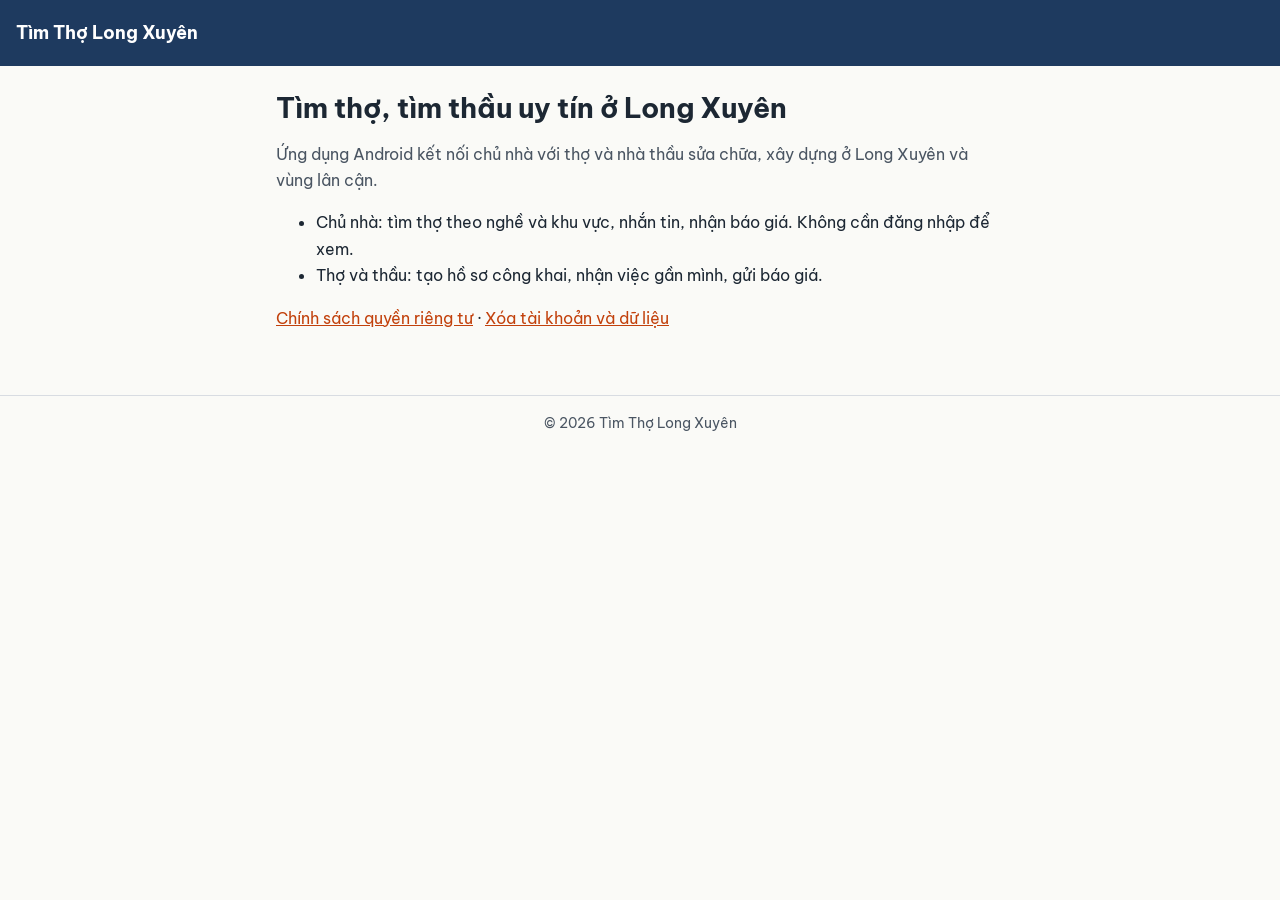
==== index.html @ cac95dc5 "Trang giới thiệu, chính sách quyền riêng tư, hướng dẫn xóa tài khoản Co-Authored-By: Claude Opus 5.5" ====
<!doctype html><html lang="vi"><head><meta charset="utf-8"><meta name="viewport" content="width=device-width,initial-scale=1"><link href="https://fonts.googleapis.com/css2?family=Be+Vietnam+Pro:wght@400;700&display=swap" rel="stylesheet"><link rel="stylesheet" href="style.css"><title>Tìm Thợ Long Xuyên</title></head><body><header><a href="./">Tìm Thợ Long Xuyên</a></header><main>
<h1>Tìm thợ, tìm thầu uy tín ở Long Xuyên</h1>
<p class="muted">Ứng dụng Android kết nối chủ nhà với thợ và nhà thầu sửa chữa, xây dựng ở Long Xuyên và vùng lân cận.</p>
<ul><li>Chủ nhà: tìm thợ theo nghề và khu vực, nhắn tin, nhận báo giá. Không cần đăng nhập để xem.</li>
<li>Thợ và thầu: tạo hồ sơ công khai, nhận việc gần mình, gửi báo giá.</li></ul>
<p><a href="chinh-sach-quyen-rieng-tu.html">Chính sách quyền riêng tư</a> · <a href="xoa-tai-khoan.html">Xóa tài khoản và dữ liệu</a></p>
</main><footer>© 2026 Tìm Thợ Long Xuyên</footer></body></html>
---- style.css ----
:root{--brick:#C2410C;--navy:#1E3A5F;--ink:#1C2733;--muted:#4A5562;--bg:#FAFAF7;--line:#D8DCE2}
*{box-sizing:border-box}body{margin:0;background:var(--bg);color:var(--ink);font:16px/1.65 "Be Vietnam Pro",system-ui,sans-serif}
header{background:var(--navy);color:#fff;padding:18px 16px}header a{color:#fff;text-decoration:none;font-weight:700;font-size:18px}
main{max-width:760px;margin:0 auto;padding:24px 16px 48px}h1{font-size:28px;line-height:1.25;margin:0 0 8px}h2{font-size:20px;margin:28px 0 8px;color:var(--navy)}
.muted{color:var(--muted)}a{color:var(--brick)}footer{border-top:1px solid var(--line);padding:16px;text-align:center;color:var(--muted);font-size:14px}
.box{background:#FFF4EC;border:1px solid var(--brick);border-radius:12px;padding:14px 16px}
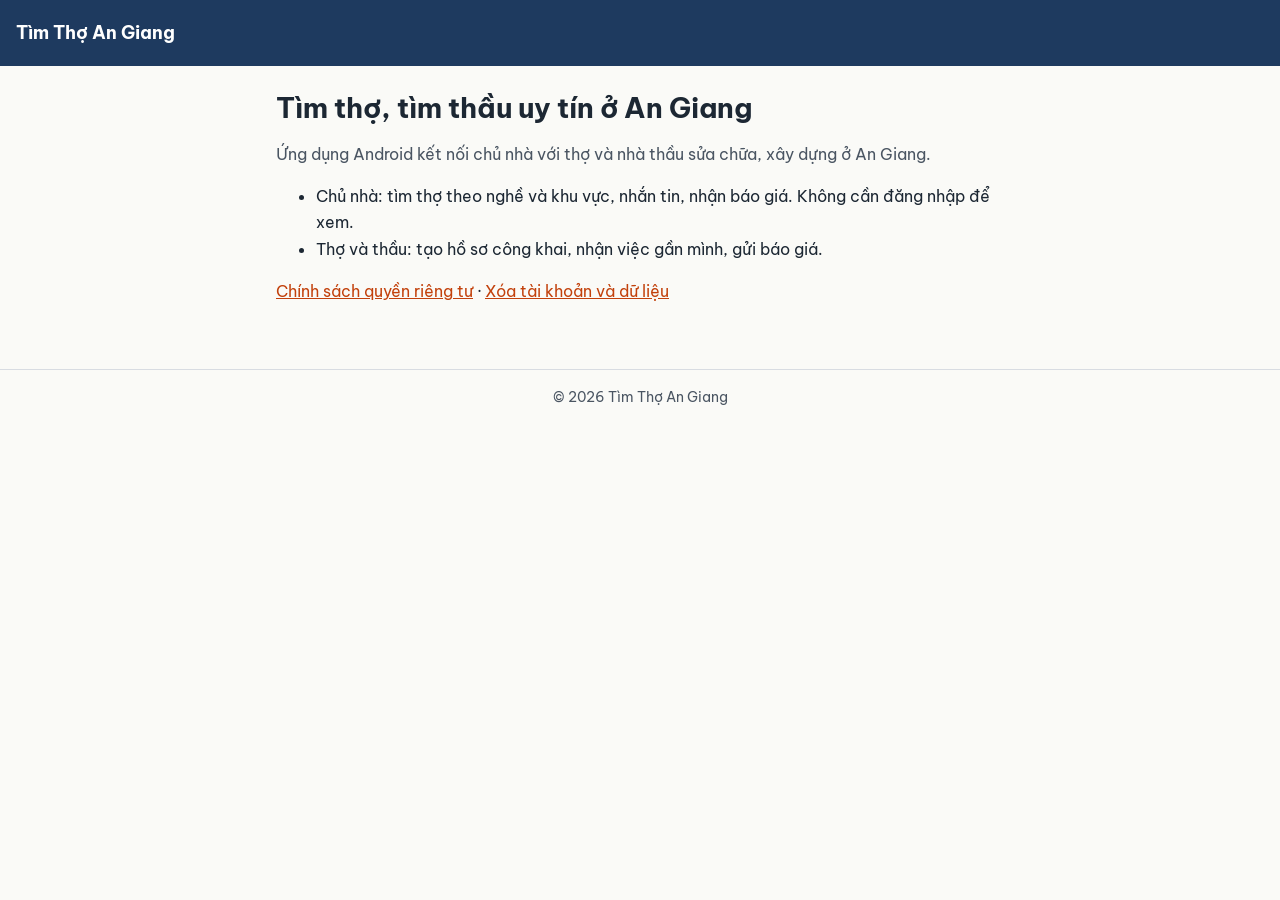
==== commit 73f0c595: "Đổi tên thành Tìm Thợ An Giang Co-Authored-By: Claude Opus 5.5 <noreply@anthropic.com> Claude-Sessio" ====
--- a/index.html
+++ b/index.html
@@ -1,7 +1,7 @@
-<!doctype html><html lang="vi"><head><meta charset="utf-8"><meta name="viewport" content="width=device-width,initial-scale=1"><link href="https://fonts.googleapis.com/css2?family=Be+Vietnam+Pro:wght@400;700&display=swap" rel="stylesheet"><link rel="stylesheet" href="style.css"><title>Tìm Thợ Long Xuyên</title></head><body><header><a href="./">Tìm Thợ Long Xuyên</a></header><main>
-<h1>Tìm thợ, tìm thầu uy tín ở Long Xuyên</h1>
-<p class="muted">Ứng dụng Android kết nối chủ nhà với thợ và nhà thầu sửa chữa, xây dựng ở Long Xuyên và vùng lân cận.</p>
+<!doctype html><html lang="vi"><head><meta charset="utf-8"><meta name="viewport" content="width=device-width,initial-scale=1"><link href="https://fonts.googleapis.com/css2?family=Be+Vietnam+Pro:wght@400;700&display=swap" rel="stylesheet"><link rel="stylesheet" href="style.css"><title>Tìm Thợ An Giang</title></head><body><header><a href="./">Tìm Thợ An Giang</a></header><main>
+<h1>Tìm thợ, tìm thầu uy tín ở An Giang</h1>
+<p class="muted">Ứng dụng Android kết nối chủ nhà với thợ và nhà thầu sửa chữa, xây dựng ở An Giang.</p>
 <ul><li>Chủ nhà: tìm thợ theo nghề và khu vực, nhắn tin, nhận báo giá. Không cần đăng nhập để xem.</li>
 <li>Thợ và thầu: tạo hồ sơ công khai, nhận việc gần mình, gửi báo giá.</li></ul>
 <p><a href="chinh-sach-quyen-rieng-tu.html">Chính sách quyền riêng tư</a> · <a href="xoa-tai-khoan.html">Xóa tài khoản và dữ liệu</a></p>
-</main><footer>© 2026 Tìm Thợ Long Xuyên</footer></body></html>
+</main><footer>© 2026 Tìm Thợ An Giang</footer></body></html>
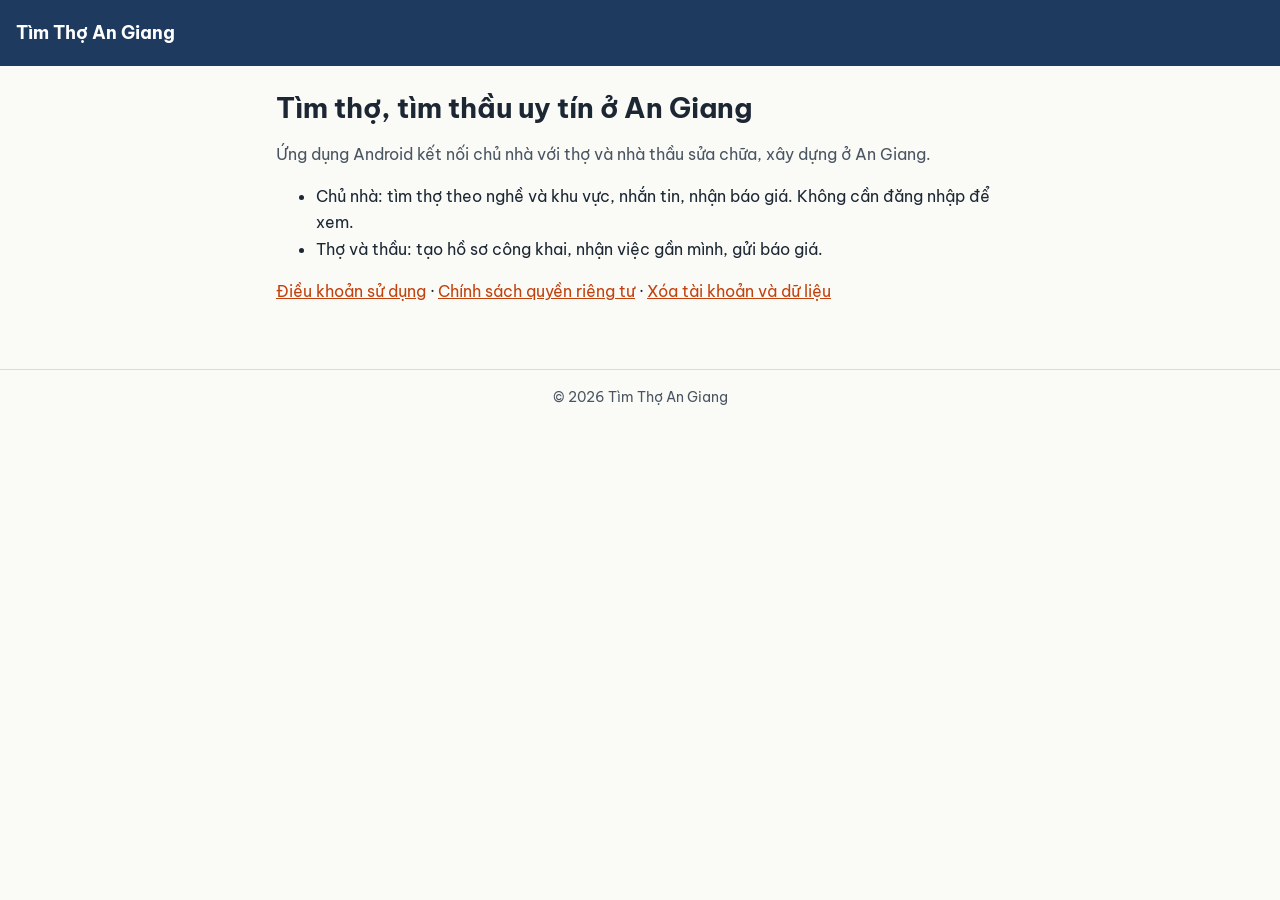
==== commit f7f2b8c5: "Thêm trang Điều khoản sử dụng & Quy tắc cộng đồng Co-Authored-By: Claude Opus 5.5 <noreply@anthropic" ====
--- a/index.html
+++ b/index.html
@@ -3,5 +3,5 @@
 <p class="muted">Ứng dụng Android kết nối chủ nhà với thợ và nhà thầu sửa chữa, xây dựng ở An Giang.</p>
 <ul><li>Chủ nhà: tìm thợ theo nghề và khu vực, nhắn tin, nhận báo giá. Không cần đăng nhập để xem.</li>
 <li>Thợ và thầu: tạo hồ sơ công khai, nhận việc gần mình, gửi báo giá.</li></ul>
-<p><a href="chinh-sach-quyen-rieng-tu.html">Chính sách quyền riêng tư</a> · <a href="xoa-tai-khoan.html">Xóa tài khoản và dữ liệu</a></p>
+<p><a href="dieu-khoan-su-dung.html">Điều khoản sử dụng</a> · <a href="chinh-sach-quyen-rieng-tu.html">Chính sách quyền riêng tư</a> · <a href="xoa-tai-khoan.html">Xóa tài khoản và dữ liệu</a></p>
 </main><footer>© 2026 Tìm Thợ An Giang</footer></body></html>
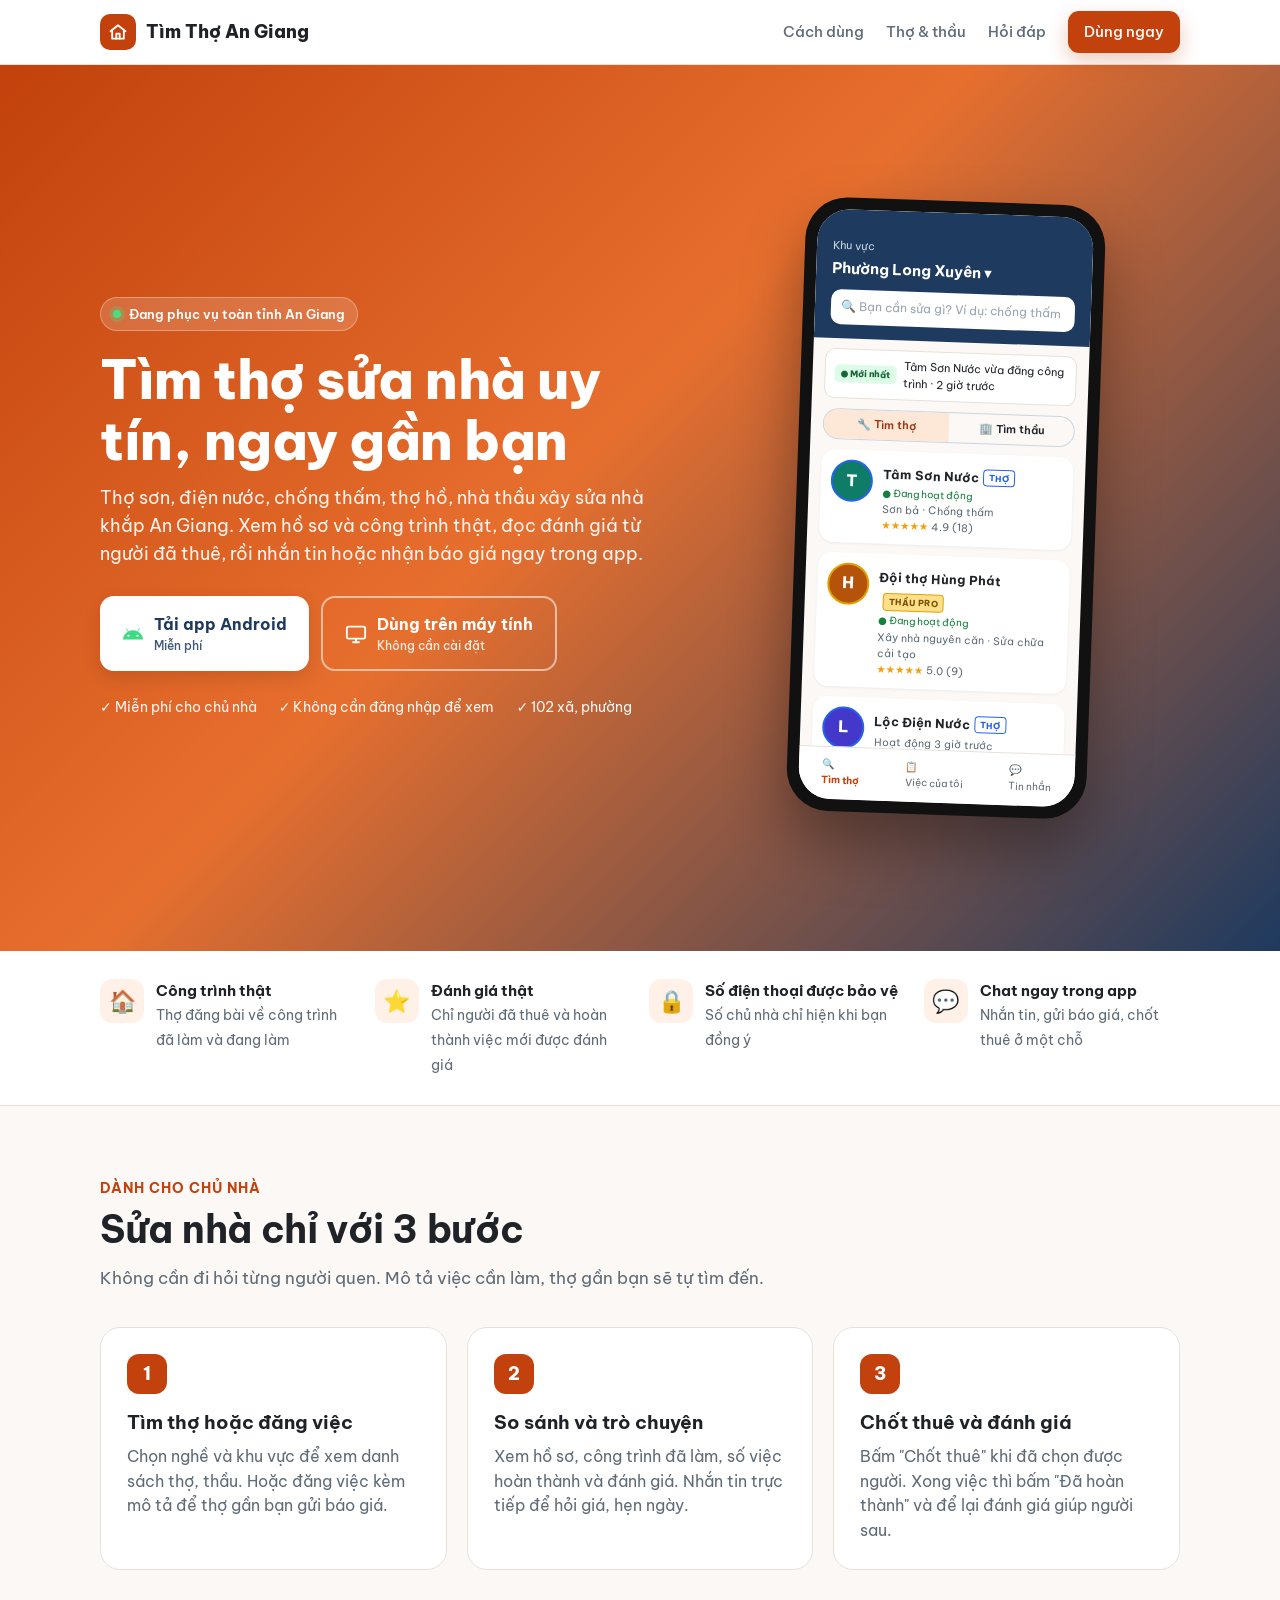
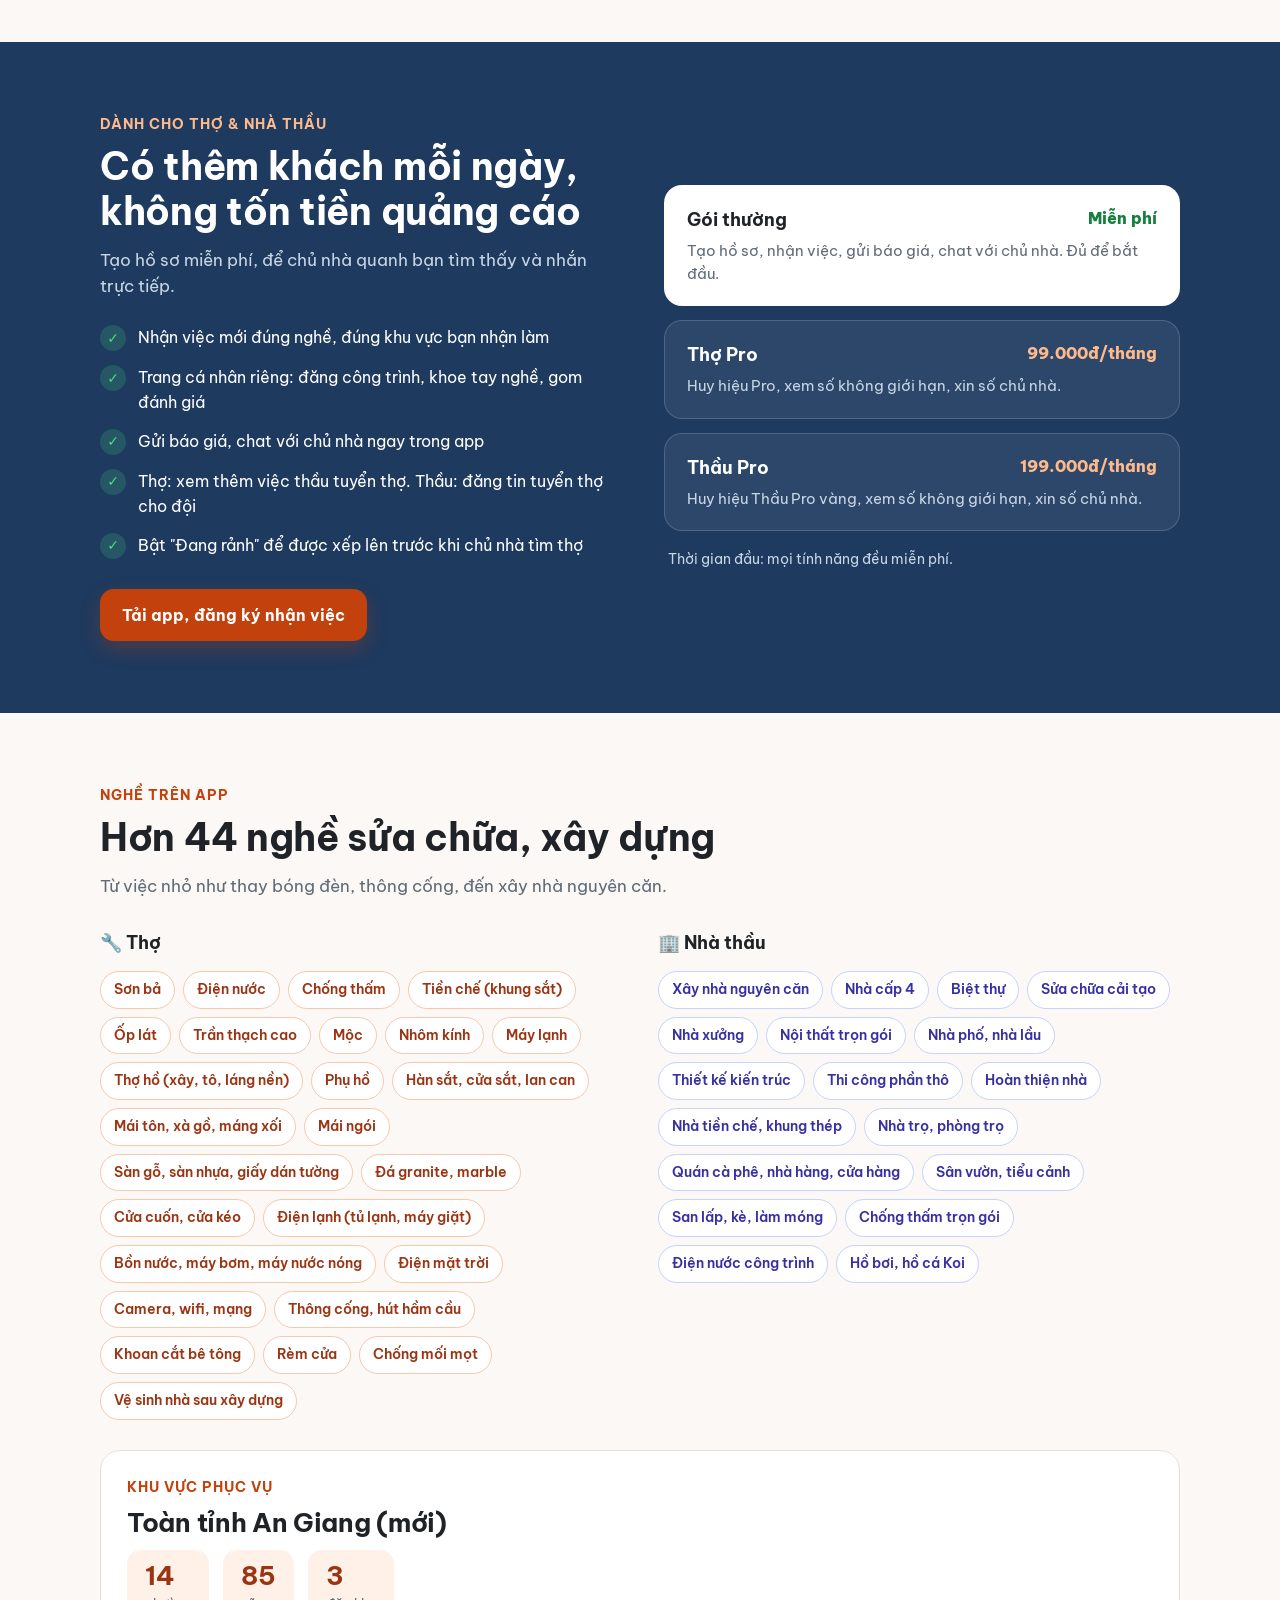
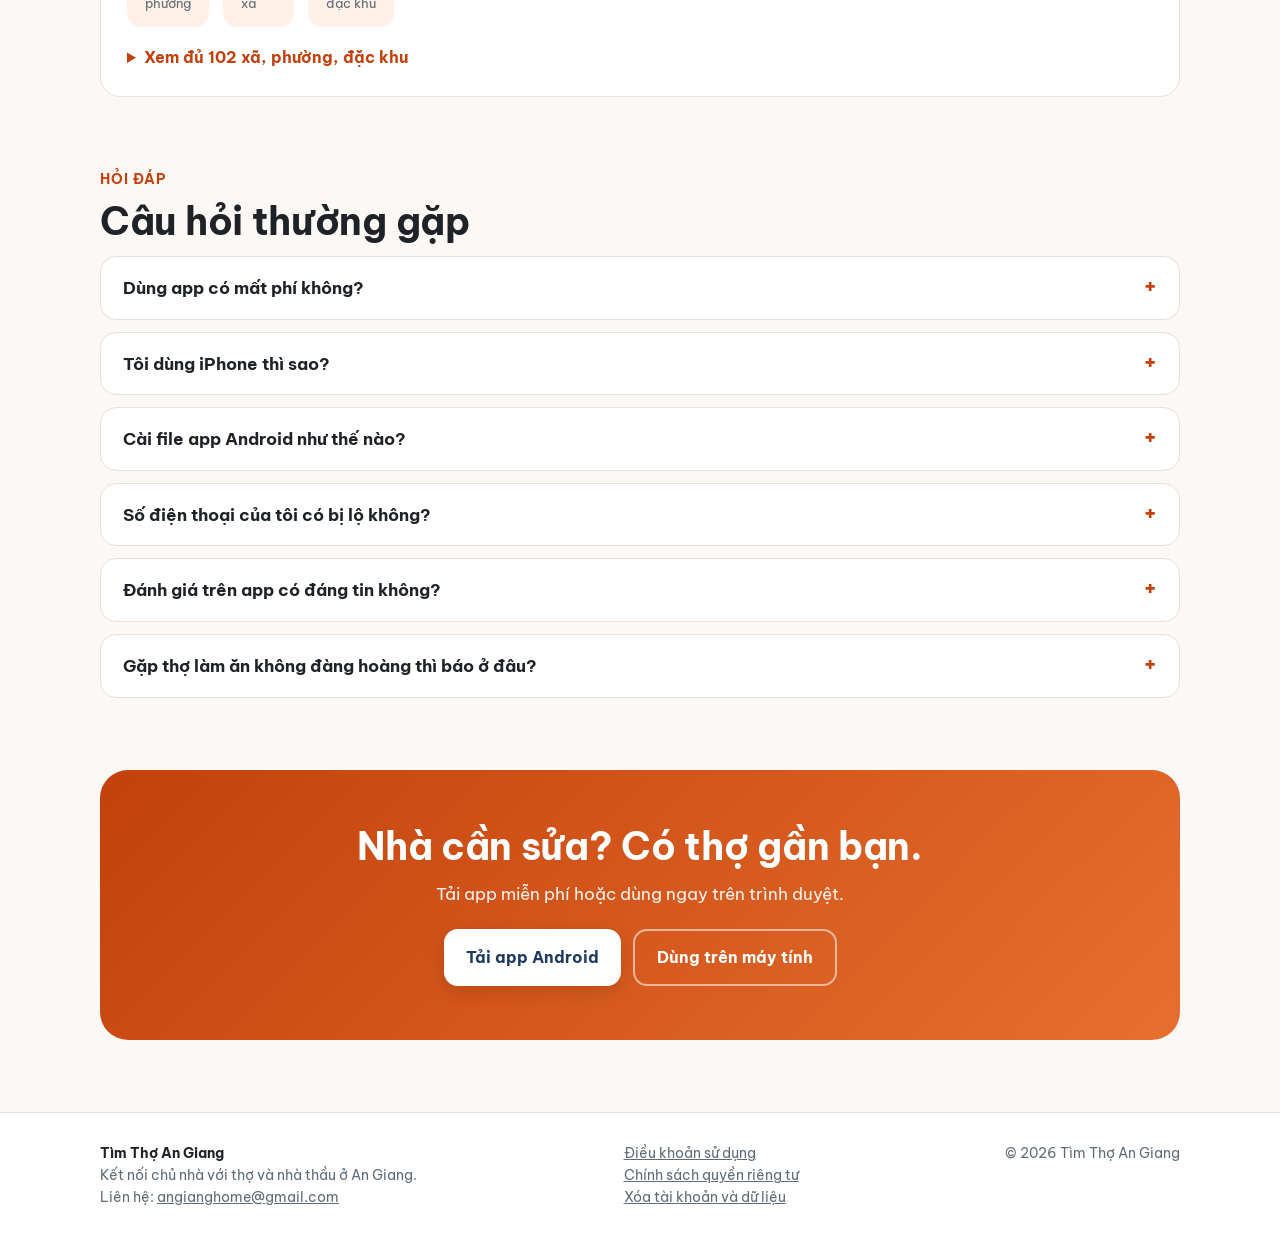
==== commit 3ec72c92: "Trang chủ mới: giới thiệu, cách dùng, thợ/thầu, nghề, khu vực, hỏi đáp; ảnh chia sẻ; file tải app An" ====
--- a/index.html
+++ b/index.html
@@ -1,7 +1,252 @@
-<!doctype html><html lang="vi"><head><meta charset="utf-8"><meta name="viewport" content="width=device-width,initial-scale=1"><link href="https://fonts.googleapis.com/css2?family=Be+Vietnam+Pro:wght@400;700&display=swap" rel="stylesheet"><link rel="stylesheet" href="style.css"><title>Tìm Thợ An Giang</title></head><body><header><a href="./">Tìm Thợ An Giang</a></header><main>
-<h1>Tìm thợ, tìm thầu uy tín ở An Giang</h1>
-<p class="muted">Ứng dụng Android kết nối chủ nhà với thợ và nhà thầu sửa chữa, xây dựng ở An Giang.</p>
-<ul><li>Chủ nhà: tìm thợ theo nghề và khu vực, nhắn tin, nhận báo giá. Không cần đăng nhập để xem.</li>
-<li>Thợ và thầu: tạo hồ sơ công khai, nhận việc gần mình, gửi báo giá.</li></ul>
-<p><a href="dieu-khoan-su-dung.html">Điều khoản sử dụng</a> · <a href="chinh-sach-quyen-rieng-tu.html">Chính sách quyền riêng tư</a> · <a href="xoa-tai-khoan.html">Xóa tài khoản và dữ liệu</a></p>
-</main><footer>© 2026 Tìm Thợ An Giang</footer></body></html>
+<!doctype html>
+<html lang="vi">
+<head>
+<meta charset="utf-8">
+<meta name="viewport" content="width=device-width,initial-scale=1">
+<title>Tìm Thợ An Giang – Tìm thợ, nhà thầu sửa nhà uy tín ở An Giang</title>
+<meta name="description" content="Tìm thợ sơn, điện nước, chống thấm, thợ hồ, nhà thầu xây sửa nhà uy tín khắp An Giang. Xem hồ sơ, công trình thật, đánh giá từ người đã thuê. Đăng việc miễn phí, nhận báo giá, chat ngay trong app.">
+<link rel="canonical" href="https://huynhchienlx.github.io/timtholongxuyen-web/">
+<meta name="theme-color" content="#C2410C">
+<meta property="og:type" content="website">
+<meta property="og:site_name" content="Tìm Thợ An Giang">
+<meta property="og:title" content="Tìm Thợ An Giang – Thợ, thầu sửa nhà uy tín gần bạn">
+<meta property="og:description" content="Tìm thợ sơn, điện nước, chống thấm, thợ hồ, nhà thầu xây sửa nhà uy tín khắp An Giang. Xem hồ sơ, công trình thật, đánh giá từ người đã thuê. Đăng việc miễn phí, nhận báo giá, chat ngay trong app.">
+<meta property="og:url" content="https://huynhchienlx.github.io/timtholongxuyen-web/">
+<meta property="og:image" content="https://huynhchienlx.github.io/timtholongxuyen-web/og-image.png">
+<meta property="og:image:width" content="1200">
+<meta property="og:image:height" content="630">
+<meta property="og:locale" content="vi_VN">
+<meta name="twitter:card" content="summary_large_image">
+<link rel="icon" href="app/favicon.png">
+<link rel="apple-touch-icon" href="app/icons/Icon-192.png">
+<link rel="preconnect" href="https://fonts.googleapis.com">
+<link rel="preconnect" href="https://fonts.gstatic.com" crossorigin>
+<link href="https://fonts.googleapis.com/css2?family=Be+Vietnam+Pro:wght@400;500;600;700;800&display=swap" rel="stylesheet">
+<script type="application/ld+json">{"@context": "https://schema.org", "@type": "MobileApplication", "name": "Tìm Thợ An Giang", "operatingSystem": "Android, Web", "applicationCategory": "BusinessApplication", "description": "Tìm thợ sơn, điện nước, chống thấm, thợ hồ, nhà thầu xây sửa nhà uy tín khắp An Giang. Xem hồ sơ, công trình thật, đánh giá từ người đã thuê. Đăng việc miễn phí, nhận báo giá, chat ngay trong app.", "url": "https://huynhchienlx.github.io/timtholongxuyen-web/", "areaServed": "An Giang, Việt Nam", "offers": {"@type": "Offer", "price": "0", "priceCurrency": "VND"}, "inLanguage": "vi"}</script>
+<style>
+:root{--brick:#C2410C;--brick-d:#9A3412;--brick-s:#FFF1E8;--navy:#1E3A5F;--navy-d:#132840;--ink:#1F2328;--muted:#5F6B76;--line:#E8E1DA;--bg:#FBF8F5;--ok:#15803D;--okbg:#E7F6EC;--card:#fff}
+*{box-sizing:border-box}html{scroll-behavior:smooth}
+body{margin:0;font-family:'Be Vietnam Pro',system-ui,sans-serif;color:var(--ink);background:var(--bg);line-height:1.55;-webkit-font-smoothing:antialiased}
+a{color:var(--brick)}img{max-width:100%}
+.wrap{max-width:1120px;margin:0 auto;padding:0 20px}
+header.top{position:sticky;top:0;z-index:10;background:rgba(255,255,255,.92);backdrop-filter:blur(8px);border-bottom:1px solid var(--line)}
+.top .wrap{display:flex;align-items:center;gap:16px;height:64px}
+.brand{display:flex;align-items:center;gap:10px;font-weight:800;color:var(--ink);text-decoration:none;font-size:18px}
+.logo{width:36px;height:36px;border-radius:10px;background:var(--brick);display:grid;place-items:center;color:#fff}
+.top nav{margin-left:auto;display:flex;gap:22px;align-items:center}
+.top nav a{color:var(--muted);text-decoration:none;font-weight:500;font-size:15px}
+.top nav a:hover{color:var(--ink)}
+.top nav a.btn{color:#fff}
+.btn{display:inline-flex;align-items:center;justify-content:center;gap:10px;padding:14px 22px;border-radius:14px;font-weight:700;font-size:16px;text-decoration:none;border:0;cursor:pointer;transition:transform .15s,box-shadow .15s}
+.btn:hover{transform:translateY(-1px)}
+.btn-p{background:var(--brick);color:#fff;box-shadow:0 8px 20px rgba(194,65,12,.28)}
+.btn-w{background:#fff;color:var(--navy);box-shadow:0 6px 18px rgba(0,0,0,.12)}
+.btn-o{background:transparent;color:#fff;border:2px solid rgba(255,255,255,.55)}
+.btn-sm{padding:9px 16px;font-size:14px;border-radius:11px}
+.btn small{display:block;font-weight:500;font-size:12px;opacity:.85}
+.hero{background:linear-gradient(135deg,var(--brick) 0%,#E76F2E 45%,var(--navy) 100%);color:#fff;overflow:hidden}
+.hero .wrap{display:grid;grid-template-columns:1.1fr .9fr;gap:40px;align-items:center;padding-top:64px;padding-bottom:64px}
+.pill{display:inline-flex;align-items:center;gap:8px;background:rgba(255,255,255,.16);border:1px solid rgba(255,255,255,.3);padding:6px 12px;border-radius:999px;font-size:13px;font-weight:600}
+.dot{width:8px;height:8px;border-radius:50%;background:#4ADE80;box-shadow:0 0 0 4px rgba(74,222,128,.25)}
+.hero h1{font-size:clamp(32px,5vw,54px);line-height:1.12;margin:18px 0 14px;font-weight:800;letter-spacing:-.5px}
+.hero p.lead{font-size:18px;opacity:.93;max-width:560px;margin:0 0 28px}
+.cta{display:flex;gap:12px;flex-wrap:wrap}
+.facts{display:flex;gap:8px 22px;flex-wrap:wrap;margin-top:26px;font-size:14px;opacity:.95}
+.facts span::before{content:"✓ ";font-weight:800}
+/* phone mockup */
+.phone{width:300px;margin:0 auto;background:#111;border-radius:42px;padding:12px;box-shadow:0 30px 60px rgba(0,0,0,.35);transform:rotate(2deg)}
+.screen{background:var(--bg);border-radius:32px;overflow:hidden;height:590px;color:var(--ink);position:relative}
+.s-head{background:var(--navy);color:#fff;padding:22px 16px 14px}
+.s-head small{color:#C9D6E6;font-size:11px}
+.s-head b{display:block;font-size:15px}
+.s-search{margin-top:10px;background:#fff;border-radius:10px;padding:8px 10px;color:#9AA3AE;font-size:12px}
+.s-tick{margin:10px 12px 0;background:#fff;border:1px solid var(--line);border-radius:10px;padding:7px 9px;font-size:11px;display:flex;gap:7px;align-items:center}
+.s-tick em{white-space:nowrap;font-style:normal;background:#DCFCE7;color:#166534;font-weight:800;font-size:9px;padding:2px 6px;border-radius:5px}
+.s-seg{display:flex;margin:10px 12px 0;border:1px solid #CBD5E1;border-radius:20px;overflow:hidden;font-size:11px;font-weight:600}
+.s-seg span{flex:1;text-align:center;padding:6px}.s-seg span:first-child{background:#FDE7D6;color:var(--brick-d)}
+.s-card{margin:10px 12px 0;background:#fff;border-radius:14px;padding:10px;display:flex;gap:10px;box-shadow:0 1px 3px rgba(0,0,0,.06)}
+.av{width:42px;height:42px;border-radius:50%;flex:none;display:grid;place-items:center;color:#fff;font-weight:800;border:2px solid}
+.s-card b{font-size:12.5px}.s-card .t{font-size:10.5px;color:var(--muted)}
+.badge{display:inline-block;font-size:8.5px;font-weight:800;padding:1px 5px;border-radius:4px;border:1px solid;margin-left:4px;vertical-align:1px}
+.on{color:var(--ok);font-size:10px}.on::before{content:"● "}
+.stars{color:#F59E0B;font-size:10.5px}
+.s-nav{position:absolute;bottom:0;left:0;right:0;background:#fff;border-top:1px solid var(--line);display:flex;justify-content:space-around;padding:9px 0 12px;font-size:10px;color:var(--muted)}
+.s-nav span:first-child{color:var(--brick);font-weight:700}
+section{padding:72px 0}
+.kicker{color:var(--brick);font-weight:700;font-size:14px;text-transform:uppercase;letter-spacing:1px}
+h2{font-size:clamp(26px,3.6vw,38px);line-height:1.2;margin:8px 0 12px;letter-spacing:-.3px}
+.sub{color:var(--muted);font-size:17px;max-width:680px;margin:0}
+.trust{background:#fff;border-bottom:1px solid var(--line);padding:28px 0}
+.trust .wrap{display:grid;grid-template-columns:repeat(4,1fr);gap:18px}
+.ti{display:flex;gap:12px;align-items:flex-start}
+.ic{width:44px;height:44px;flex:none;border-radius:12px;background:var(--brick-s);display:grid;place-items:center;font-size:22px}
+.ti b{display:block;font-size:15px}.ti span{color:var(--muted);font-size:13.5px}
+.steps{display:grid;grid-template-columns:repeat(3,1fr);gap:20px;margin-top:36px}
+.step{background:#fff;border:1px solid var(--line);border-radius:20px;padding:26px;position:relative}
+.num{width:40px;height:40px;border-radius:12px;background:var(--brick);color:#fff;font-weight:800;display:grid;place-items:center;font-size:18px;margin-bottom:14px}
+.step h3{margin:0 0 6px;font-size:19px}.step p{margin:0;color:var(--muted)}
+.pros{background:var(--navy);color:#fff}
+.pros .wrap{display:grid;grid-template-columns:1fr 1fr;gap:48px;align-items:center}
+.pros .sub{color:#C9D6E6}.pros .kicker{color:#FDBA8C}
+.bl{list-style:none;padding:0;margin:26px 0 30px;display:grid;gap:14px}
+.bl li{display:flex;gap:12px;align-items:flex-start;font-size:16px}
+.bl li::before{content:"✓";flex:none;width:26px;height:26px;border-radius:50%;background:rgba(74,222,128,.18);color:#4ADE80;display:grid;place-items:center;font-weight:800;font-size:14px}
+.plans{display:grid;gap:14px}
+.plan{background:rgba(255,255,255,.07);border:1px solid rgba(255,255,255,.16);border-radius:18px;padding:20px 22px}
+.plan b{font-size:18px}.plan .p{float:right;font-weight:800;color:#FDBA8C}.plan p{margin:6px 0 0;color:#C9D6E6;font-size:14.5px}
+.plan.free{background:#fff;color:var(--ink)}.plan.free p{color:var(--muted)}.plan.free .p{color:var(--ok)}
+.chips{display:flex;flex-wrap:wrap;gap:8px;margin-top:14px}
+.chip{background:#fff;border:1px solid #F6C9AB;color:var(--brick-d);padding:7px 13px;border-radius:999px;font-size:14px;font-weight:600}
+.chip-c{border-color:#C7D2FE;color:#3730A3}
+.cols{display:grid;grid-template-columns:1fr 1fr;gap:36px;margin-top:30px}
+.cols h3{margin:0;font-size:18px}
+.area{background:#fff;border:1px solid var(--line);border-radius:20px;padding:26px;margin-top:30px}
+.nums{display:flex;gap:14px;flex-wrap:wrap}
+.n{background:var(--brick-s);border-radius:14px;padding:12px 18px}.n b{font-size:26px;color:var(--brick-d);display:block;line-height:1.1}.n span{font-size:13px;color:var(--muted)}
+details.wards{margin-top:18px}details.wards summary{cursor:pointer;font-weight:700;color:var(--brick)}
+.wards ul{columns:4 180px;padding-left:18px;margin:14px 0 0;font-size:14px;color:var(--muted)}
+.faq details{background:#fff;border:1px solid var(--line);border-radius:16px;padding:18px 22px;margin-top:12px}
+.faq summary{cursor:pointer;font-weight:700;font-size:16.5px;list-style:none;display:flex;justify-content:space-between;gap:12px}
+.faq summary::-webkit-details-marker{display:none}
+.faq summary::after{content:"+";color:var(--brick);font-size:22px;line-height:1}
+.faq details[open] summary::after{content:"–"}
+.faq p,.faq ol{color:var(--muted);margin:10px 0 0}
+.final{background:linear-gradient(135deg,var(--brick),#E76F2E);color:#fff;text-align:center;border-radius:28px;padding:54px 24px}
+.final h2{margin-top:0}.final .cta{justify-content:center;margin-top:22px}
+footer{border-top:1px solid var(--line);padding:30px 0 40px;color:var(--muted);font-size:14px;background:#fff}
+footer .wrap{display:flex;flex-wrap:wrap;gap:12px 28px;justify-content:space-between}
+footer a{color:var(--muted)}
+@media (max-width:900px){
+ .hero .wrap,.pros .wrap{grid-template-columns:1fr}
+ .phone{transform:none;width:270px}.screen{height:540px}
+ .trust .wrap{grid-template-columns:1fr 1fr}
+ .steps,.cols{grid-template-columns:1fr}
+ .top nav a.hide-m{display:none}
+}
+@media (max-width:560px){
+ .wrap{padding:0 16px}
+ section{padding:52px 0}
+ .hero .wrap{padding-top:40px;padding-bottom:48px}
+ .cta .btn{width:100%}
+ .trust .wrap{grid-template-columns:1fr}
+ .top nav{gap:12px}
+}
+</style>
+</head>
+<body>
+<header class="top"><div class="wrap">
+ <a class="brand" href="./"><span class="logo"><svg width="20" height="20" viewBox="0 0 24 24" fill="none" stroke="#fff" stroke-width="2.2" stroke-linecap="round" stroke-linejoin="round"><path d="M3 11l9-7 9 7"/><path d="M5 10v10h14V10"/><path d="M10 20v-6h4v6"/></svg></span>Tìm Thợ An Giang</a>
+ <nav><a class="hide-m" href="#cach-dung">Cách dùng</a><a class="hide-m" href="#tho-thau">Thợ &amp; thầu</a><a class="hide-m" href="#hoi-dap">Hỏi đáp</a><a class="btn btn-p btn-sm" href="app/">Dùng ngay</a></nav>
+</div></header>
+
+<main>
+<section class="hero"><div class="wrap">
+ <div>
+  <span class="pill"><span class="dot"></span>Đang phục vụ toàn tỉnh An Giang</span>
+  <h1>Tìm thợ sửa nhà uy tín, ngay gần bạn</h1>
+  <p class="lead">Thợ sơn, điện nước, chống thấm, thợ hồ, nhà thầu xây sửa nhà khắp An Giang. Xem hồ sơ và công trình thật, đọc đánh giá từ người đã thuê, rồi nhắn tin hoặc nhận báo giá ngay trong app.</p>
+  <div class="cta">
+   <a class="btn btn-w" href="tai-app/TimThoAnGiang.apk" download><svg width="22" height="22" viewBox="0 0 24 24" fill="#3DDC84"><path d="M17.6 9.48l1.84-3.18a.38.38 0 10-.66-.38l-1.86 3.22a11.5 11.5 0 00-9.84 0L5.22 5.92a.38.38 0 10-.66.38L6.4 9.48A10.8 10.8 0 001 18h22a10.8 10.8 0 00-5.4-8.52zM7 15.25a1.25 1.25 0 110-2.5 1.25 1.25 0 010 2.5zm10 0a1.25 1.25 0 110-2.5 1.25 1.25 0 010 2.5z"/></svg><span>Tải app Android<small>Miễn phí</small></span></a>
+   <a class="btn btn-o" href="app/"><svg width="22" height="22" viewBox="0 0 24 24" fill="none" stroke="currentColor" stroke-width="2"><rect x="2" y="4" width="20" height="13" rx="2"/><path d="M8 21h8M12 17v4"/></svg><span>Dùng trên máy tính<small>Không cần cài đặt</small></span></a>
+  </div>
+  <div class="facts"><span>Miễn phí cho chủ nhà</span><span>Không cần đăng nhập để xem</span><span>102 xã, phường</span></div>
+ </div>
+ <div aria-hidden="true">
+  <div class="phone"><div class="screen">
+   <div class="s-head"><small>Khu vực</small><b>Phường Long Xuyên ▾</b><div class="s-search">🔍 Bạn cần sửa gì? Ví dụ: chống thấm</div></div>
+   <div class="s-tick"><em>● Mới nhất</em>Tâm Sơn Nước vừa đăng công trình · 2 giờ trước</div>
+   <div class="s-seg"><span>🔧 Tìm thợ</span><span>🏢 Tìm thầu</span></div>
+   <div class="s-card"><div class="av" style="background:#0E7C66;border-color:#2563EB">T</div><div><b>Tâm Sơn Nước</b><span class="badge" style="color:#2563EB;border-color:#2563EB">THỢ</span><div class="on">Đang hoạt động</div><div class="t">Sơn bả · Chống thấm</div><div class="stars">★★★★★ <span class="t">4.9 (18)</span></div></div></div>
+   <div class="s-card"><div class="av" style="background:#B45309;border-color:#E0A100">H</div><div><b>Đội thợ Hùng Phát</b><span class="badge" style="color:#7A5200;border-color:#E0A100;background:#FFE08A">THẦU PRO</span><div class="on">Đang hoạt động</div><div class="t">Xây nhà nguyên căn · Sửa chữa cải tạo</div><div class="stars">★★★★★ <span class="t">5.0 (9)</span></div></div></div>
+   <div class="s-card"><div class="av" style="background:#4338CA;border-color:#2563EB">L</div><div><b>Lộc Điện Nước</b><span class="badge" style="color:#2563EB;border-color:#2563EB">THỢ</span><div class="t" style="margin-top:2px">Hoạt động 3 giờ trước</div><div class="t">Điện nước · Máy lạnh</div><div class="stars">★★★★☆ <span class="t">4.6 (11)</span></div></div></div>
+   <div class="s-nav"><span>🔍<br>Tìm thợ</span><span>📋<br>Việc của tôi</span><span>💬<br>Tin nhắn</span></div>
+  </div></div>
+ </div>
+</div></section>
+
+<div class="trust"><div class="wrap">
+ <div class="ti"><div class="ic">🏠</div><div><b>Công trình thật</b><span>Thợ đăng bài về công trình đã làm và đang làm</span></div></div>
+ <div class="ti"><div class="ic">⭐</div><div><b>Đánh giá thật</b><span>Chỉ người đã thuê và hoàn thành việc mới được đánh giá</span></div></div>
+ <div class="ti"><div class="ic">🔒</div><div><b>Số điện thoại được bảo vệ</b><span>Số chủ nhà chỉ hiện khi bạn đồng ý</span></div></div>
+ <div class="ti"><div class="ic">💬</div><div><b>Chat ngay trong app</b><span>Nhắn tin, gửi báo giá, chốt thuê ở một chỗ</span></div></div>
+</div></div>
+
+<section id="cach-dung"><div class="wrap">
+ <div class="kicker">Dành cho chủ nhà</div>
+ <h2>Sửa nhà chỉ với 3 bước</h2>
+ <p class="sub">Không cần đi hỏi từng người quen. Mô tả việc cần làm, thợ gần bạn sẽ tự tìm đến.</p>
+ <div class="steps">
+  <div class="step"><div class="num">1</div><h3>Tìm thợ hoặc đăng việc</h3><p>Chọn nghề và khu vực để xem danh sách thợ, thầu. Hoặc đăng việc kèm mô tả để thợ gần bạn gửi báo giá.</p></div>
+  <div class="step"><div class="num">2</div><h3>So sánh và trò chuyện</h3><p>Xem hồ sơ, công trình đã làm, số việc hoàn thành và đánh giá. Nhắn tin trực tiếp để hỏi giá, hẹn ngày.</p></div>
+  <div class="step"><div class="num">3</div><h3>Chốt thuê và đánh giá</h3><p>Bấm "Chốt thuê" khi đã chọn được người. Xong việc thì bấm "Đã hoàn thành" và để lại đánh giá giúp người sau.</p></div>
+ </div>
+</div></section>
+
+<section class="pros" id="tho-thau"><div class="wrap">
+ <div>
+  <div class="kicker">Dành cho thợ &amp; nhà thầu</div>
+  <h2>Có thêm khách mỗi ngày, không tốn tiền quảng cáo</h2>
+  <p class="sub">Tạo hồ sơ miễn phí, để chủ nhà quanh bạn tìm thấy và nhắn trực tiếp.</p>
+  <ul class="bl">
+   <li>Nhận việc mới đúng nghề, đúng khu vực bạn nhận làm</li>
+   <li>Trang cá nhân riêng: đăng công trình, khoe tay nghề, gom đánh giá</li>
+   <li>Gửi báo giá, chat với chủ nhà ngay trong app</li>
+   <li>Thợ: xem thêm việc thầu tuyển thợ. Thầu: đăng tin tuyển thợ cho đội</li>
+   <li>Bật "Đang rảnh" để được xếp lên trước khi chủ nhà tìm thợ</li>
+  </ul>
+  <div class="cta"><a class="btn btn-p" href="tai-app/TimThoAnGiang.apk" download>Tải app, đăng ký nhận việc</a></div>
+ </div>
+ <div class="plans">
+  <div class="plan free"><span class="p">Miễn phí</span><b>Gói thường</b><p>Tạo hồ sơ, nhận việc, gửi báo giá, chat với chủ nhà. Đủ để bắt đầu.</p></div>
+  <div class="plan"><span class="p">99.000đ/tháng</span><b>Thợ Pro</b><p>Huy hiệu Pro, xem số không giới hạn, xin số chủ nhà.</p></div>
+  <div class="plan"><span class="p">199.000đ/tháng</span><b>Thầu Pro</b><p>Huy hiệu Thầu Pro vàng, xem số không giới hạn, xin số chủ nhà.</p></div>
+  <p style="color:#C9D6E6;font-size:13.5px;margin:4px 4px 0">Thời gian đầu: mọi tính năng đều miễn phí.</p>
+ </div>
+</div></section>
+
+<section id="nghe"><div class="wrap">
+ <div class="kicker">Nghề trên app</div>
+ <h2>Hơn 44 nghề sửa chữa, xây dựng</h2>
+ <p class="sub">Từ việc nhỏ như thay bóng đèn, thông cống, đến xây nhà nguyên căn.</p>
+ <div class="cols">
+  <div><h3>🔧 Thợ</h3><div class="chips"><span class="chip">Sơn bả</span><span class="chip">Điện nước</span><span class="chip">Chống thấm</span><span class="chip">Tiền chế (khung sắt)</span><span class="chip">Ốp lát</span><span class="chip">Trần thạch cao</span><span class="chip">Mộc</span><span class="chip">Nhôm kính</span><span class="chip">Máy lạnh</span><span class="chip">Thợ hồ (xây, tô, láng nền)</span><span class="chip">Phụ hồ</span><span class="chip">Hàn sắt, cửa sắt, lan can</span><span class="chip">Mái tôn, xà gồ, máng xối</span><span class="chip">Mái ngói</span><span class="chip">Sàn gỗ, sàn nhựa, giấy dán tường</span><span class="chip">Đá granite, marble</span><span class="chip">Cửa cuốn, cửa kéo</span><span class="chip">Điện lạnh (tủ lạnh, máy giặt)</span><span class="chip">Bồn nước, máy bơm, máy nước nóng</span><span class="chip">Điện mặt trời</span><span class="chip">Camera, wifi, mạng</span><span class="chip">Thông cống, hút hầm cầu</span><span class="chip">Khoan cắt bê tông</span><span class="chip">Rèm cửa</span><span class="chip">Chống mối mọt</span><span class="chip">Vệ sinh nhà sau xây dựng</span></div></div>
+  <div><h3>🏢 Nhà thầu</h3><div class="chips"><span class="chip chip-c">Xây nhà nguyên căn</span><span class="chip chip-c">Nhà cấp 4</span><span class="chip chip-c">Biệt thự</span><span class="chip chip-c">Sửa chữa cải tạo</span><span class="chip chip-c">Nhà xưởng</span><span class="chip chip-c">Nội thất trọn gói</span><span class="chip chip-c">Nhà phố, nhà lầu</span><span class="chip chip-c">Thiết kế kiến trúc</span><span class="chip chip-c">Thi công phần thô</span><span class="chip chip-c">Hoàn thiện nhà</span><span class="chip chip-c">Nhà tiền chế, khung thép</span><span class="chip chip-c">Nhà trọ, phòng trọ</span><span class="chip chip-c">Quán cà phê, nhà hàng, cửa hàng</span><span class="chip chip-c">Sân vườn, tiểu cảnh</span><span class="chip chip-c">San lấp, kè, làm móng</span><span class="chip chip-c">Chống thấm trọn gói</span><span class="chip chip-c">Điện nước công trình</span><span class="chip chip-c">Hồ bơi, hồ cá Koi</span></div></div>
+ </div>
+ <div class="area">
+  <div class="kicker">Khu vực phục vụ</div>
+  <h2 style="font-size:26px">Toàn tỉnh An Giang (mới)</h2>
+  <div class="nums"><div class="n"><b>14</b><span>phường</span></div><div class="n"><b>85</b><span>xã</span></div><div class="n"><b>3</b><span>đặc khu</span></div></div>
+  <details class="wards"><summary>Xem đủ 102 xã, phường, đặc khu</summary><ul><li>Phường Long Xuyên</li><li>Phường Bình Đức</li><li>Phường Mỹ Thới</li><li>Phường Châu Đốc</li><li>Phường Vĩnh Tế</li><li>Phường Tân Châu</li><li>Phường Long Phú</li><li>Phường Tịnh Biên</li><li>Phường Thới Sơn</li><li>Phường Chi Lăng</li><li>Phường Vĩnh Thông</li><li>Phường Rạch Giá</li><li>Phường Hà Tiên</li><li>Phường Tô Châu</li><li>Xã Mỹ Hòa Hưng</li><li>Xã Châu Thành</li><li>Xã Bình Hòa</li><li>Xã Cần Đăng</li><li>Xã Vĩnh Hanh</li><li>Xã Vĩnh An</li><li>Xã An Châu</li><li>Xã Thoại Sơn</li><li>Xã Óc Eo</li><li>Xã Định Mỹ</li><li>Xã Phú Hòa</li><li>Xã Vĩnh Trạch</li><li>Xã Tây Phú</li><li>Xã Chợ Mới</li><li>Xã Cù Lao Giêng</li><li>Xã Hội An</li><li>Xã Long Điền</li><li>Xã Nhơn Mỹ</li><li>Xã Long Kiến</li><li>Xã Châu Phú</li><li>Xã Mỹ Đức</li><li>Xã Vĩnh Thạnh Trung</li><li>Xã Bình Mỹ</li><li>Xã Thạnh Mỹ Tây</li><li>Xã Phú Tân</li><li>Xã Phú An</li><li>Xã Bình Thạnh Đông</li><li>Xã Chợ Vàm</li><li>Xã Hòa Lạc</li><li>Xã Phú Lâm</li><li>Xã An Phú</li><li>Xã Vĩnh Hậu</li><li>Xã Nhơn Hội</li><li>Xã Khánh Bình</li><li>Xã Phú Hữu</li><li>Xã Tân An</li><li>Xã Châu Phong</li><li>Xã Vĩnh Xương</li><li>Xã An Cư</li><li>Xã Núi Cấm</li><li>Xã Ba Chúc</li><li>Xã Tri Tôn</li><li>Xã Ô Lâm</li><li>Xã Cô Tô</li><li>Xã Vĩnh Gia</li><li>Xã Vĩnh Bình</li><li>Xã Vĩnh Thuận</li><li>Xã Vĩnh Phong</li><li>Xã Vĩnh Hòa</li><li>Xã U Minh Thượng</li><li>Xã Đông Hòa</li><li>Xã Tân Thạnh</li><li>Xã Đông Hưng</li><li>Xã An Minh</li><li>Xã Vân Khánh</li><li>Xã Tây Yên</li><li>Xã Đông Thái</li><li>Xã An Biên</li><li>Xã Định Hòa</li><li>Xã Gò Quao</li><li>Xã Vĩnh Hòa Hưng</li><li>Xã Vĩnh Tuy</li><li>Xã Giồng Riềng</li><li>Xã Thạnh Hưng</li><li>Xã Long Thạnh</li><li>Xã Hòa Hưng</li><li>Xã Ngọc Chúc</li><li>Xã Hòa Thuận</li><li>Xã Tân Hội</li><li>Xã Tân Hiệp</li><li>Xã Thạnh Đông</li><li>Xã Thạnh Lộc</li><li>Xã Bình An</li><li>Xã Hòn Đất</li><li>Xã Sơn Kiên</li><li>Xã Mỹ Thuận</li><li>Xã Bình Giang</li><li>Xã Bình Sơn</li><li>Xã Hòa Điền</li><li>Xã Kiên Lương</li><li>Xã Hòn Nghệ</li><li>Xã Sơn Hải</li><li>Xã Giang Thành</li><li>Xã Vĩnh Điều</li><li>Xã Tiên Hải</li><li>Đặc khu Phú Quốc</li><li>Đặc khu Kiên Hải</li><li>Đặc khu Thổ Châu</li></ul></details>
+ </div>
+</div></section>
+
+<section class="faq" id="hoi-dap" style="padding-top:0"><div class="wrap">
+ <div class="kicker">Hỏi đáp</div>
+ <h2>Câu hỏi thường gặp</h2>
+ <details><summary>Dùng app có mất phí không?</summary><p>Chủ nhà dùng miễn phí hoàn toàn. Thợ và thầu tạo hồ sơ, nhận việc, gửi báo giá miễn phí. Gói Pro (Thợ Pro, Thầu Pro) có thêm quyền lợi, thời gian đầu chưa thu phí.</p></details>
+ <details><summary>Tôi dùng iPhone thì sao?</summary><p>Bạn bấm "Dùng trên máy tính" (mở được cả trên điện thoại) để dùng bản web, dữ liệu giống hệt app Android. Bản cho iPhone sẽ có sau.</p></details>
+ <details><summary>Cài file app Android như thế nào?</summary><ol><li>Bấm "Tải app Android" và chờ tải xong.</li><li>Mở file vừa tải. Nếu điện thoại hỏi, bấm "Cài đặt" hoặc cho phép cài từ nguồn này.</li><li>Mở app Tìm Thợ An Giang là dùng được. App sắp có trên Google Play.</li></ol></details>
+ <details><summary>Số điện thoại của tôi có bị lộ không?</summary><p>Số trong tin nhắn và bài đăng được tự động che. Số chủ nhà không hiện công khai: thợ phải gửi lời xin, chỉ khi bạn bấm "Đồng ý" người đó mới xem được, và bạn có thể rút lại bất cứ lúc nào.</p></details>
+ <details><summary>Đánh giá trên app có đáng tin không?</summary><p>Chỉ chủ nhà đã "Chốt thuê" và bấm "Đã hoàn thành" mới được đánh giá, mỗi lần hoàn thành một đánh giá. Hồ sơ hiện rõ "Đã hoàn thành X việc" và nhãn "Đã thuê qua app".</p></details>
+ <details><summary>Gặp thợ làm ăn không đàng hoàng thì báo ở đâu?</summary><p>Trong khung chat bấm ⋮ rồi chọn "Báo cáo". Đội ngũ quản trị sẽ xem xét và có thể khóa tài khoản vi phạm.</p></details>
+</div></section>
+
+<section style="padding-top:0"><div class="wrap">
+ <div class="final">
+  <h2>Nhà cần sửa? Có thợ gần bạn.</h2>
+  <p style="margin:0;opacity:.93;font-size:17px">Tải app miễn phí hoặc dùng ngay trên trình duyệt.</p>
+  <div class="cta">
+   <a class="btn btn-w" href="tai-app/TimThoAnGiang.apk" download>Tải app Android</a>
+   <a class="btn btn-o" href="app/">Dùng trên máy tính</a>
+  </div>
+ </div>
+</div></section>
+</main>
+
+<footer><div class="wrap">
+ <div><b style="color:var(--ink)">Tìm Thợ An Giang</b><br>Kết nối chủ nhà với thợ và nhà thầu ở An Giang.<br>Liên hệ: <a href="mailto:angianghome@gmail.com">angianghome@gmail.com</a></div>
+ <div><a href="dieu-khoan-su-dung.html">Điều khoản sử dụng</a><br><a href="chinh-sach-quyen-rieng-tu.html">Chính sách quyền riêng tư</a><br><a href="xoa-tai-khoan.html">Xóa tài khoản và dữ liệu</a></div>
+ <div>© 2026 Tìm Thợ An Giang</div>
+</div></footer>
+</body>
+</html>
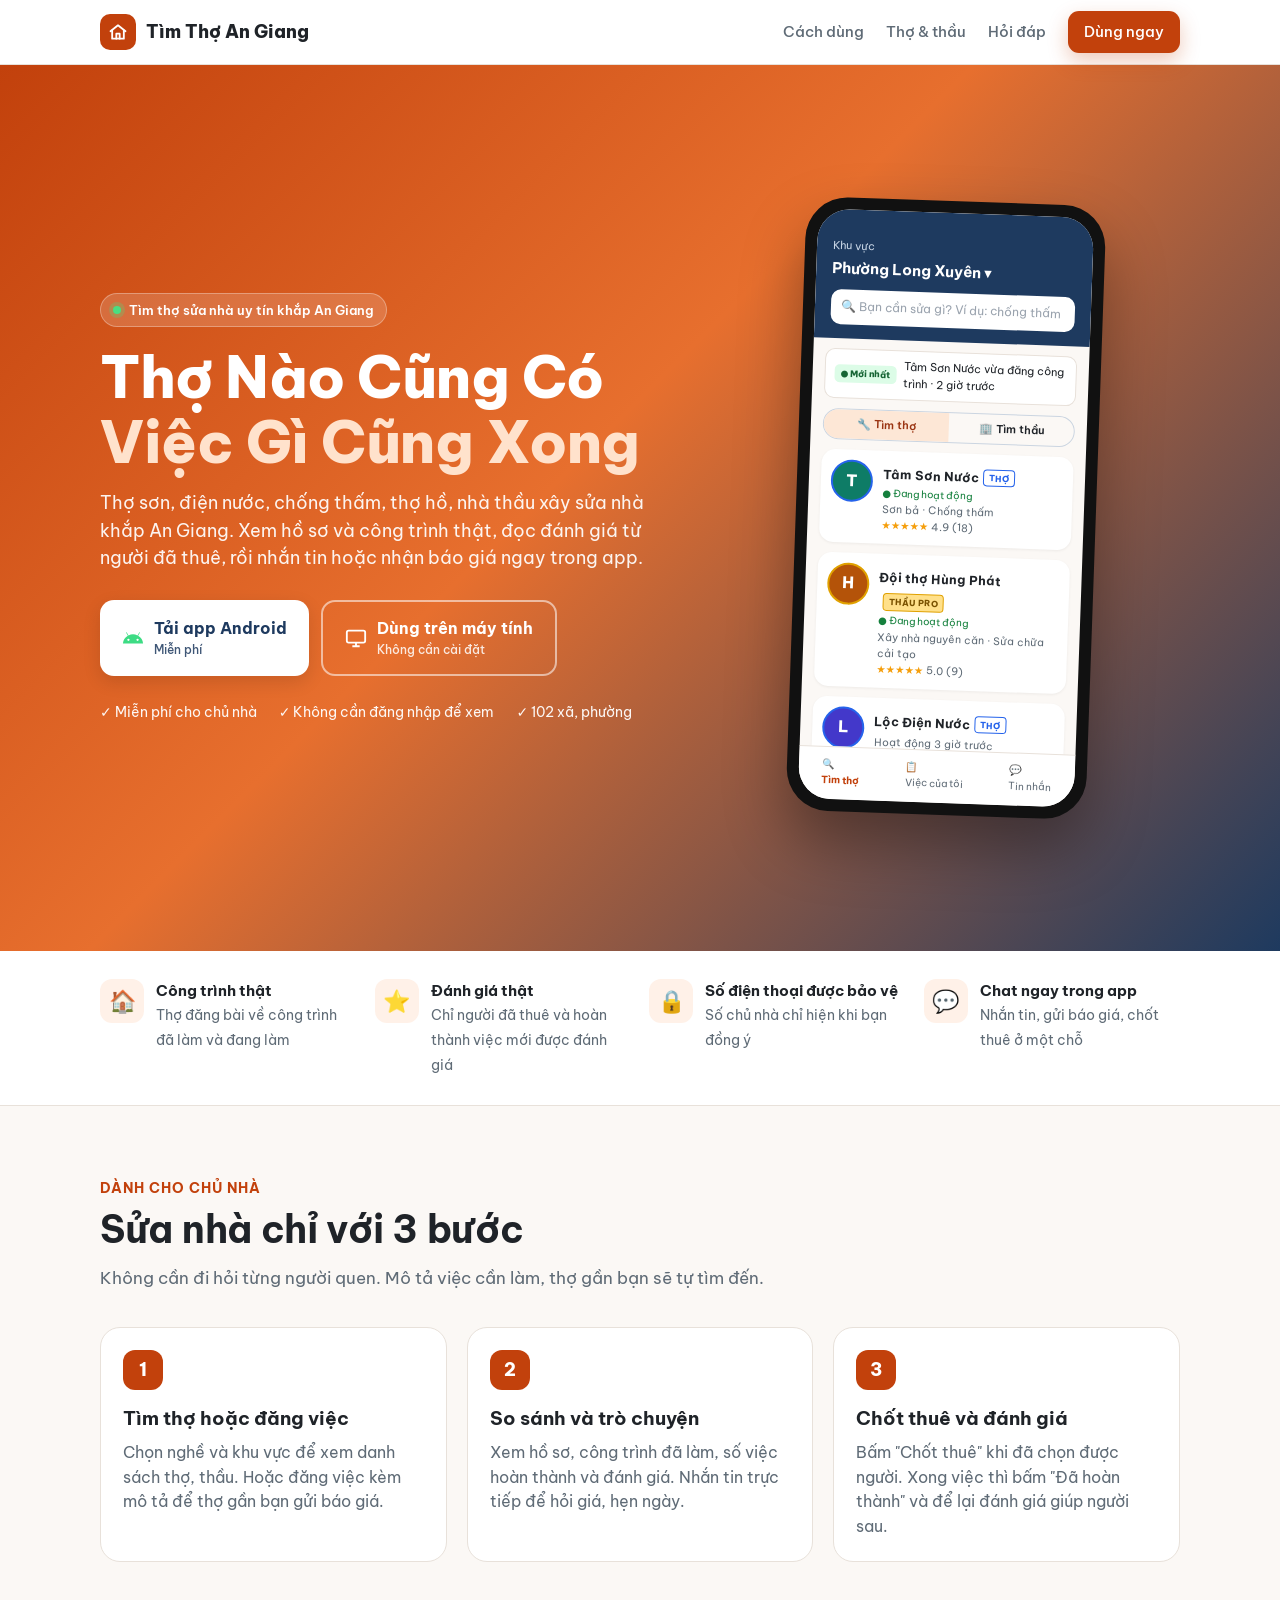
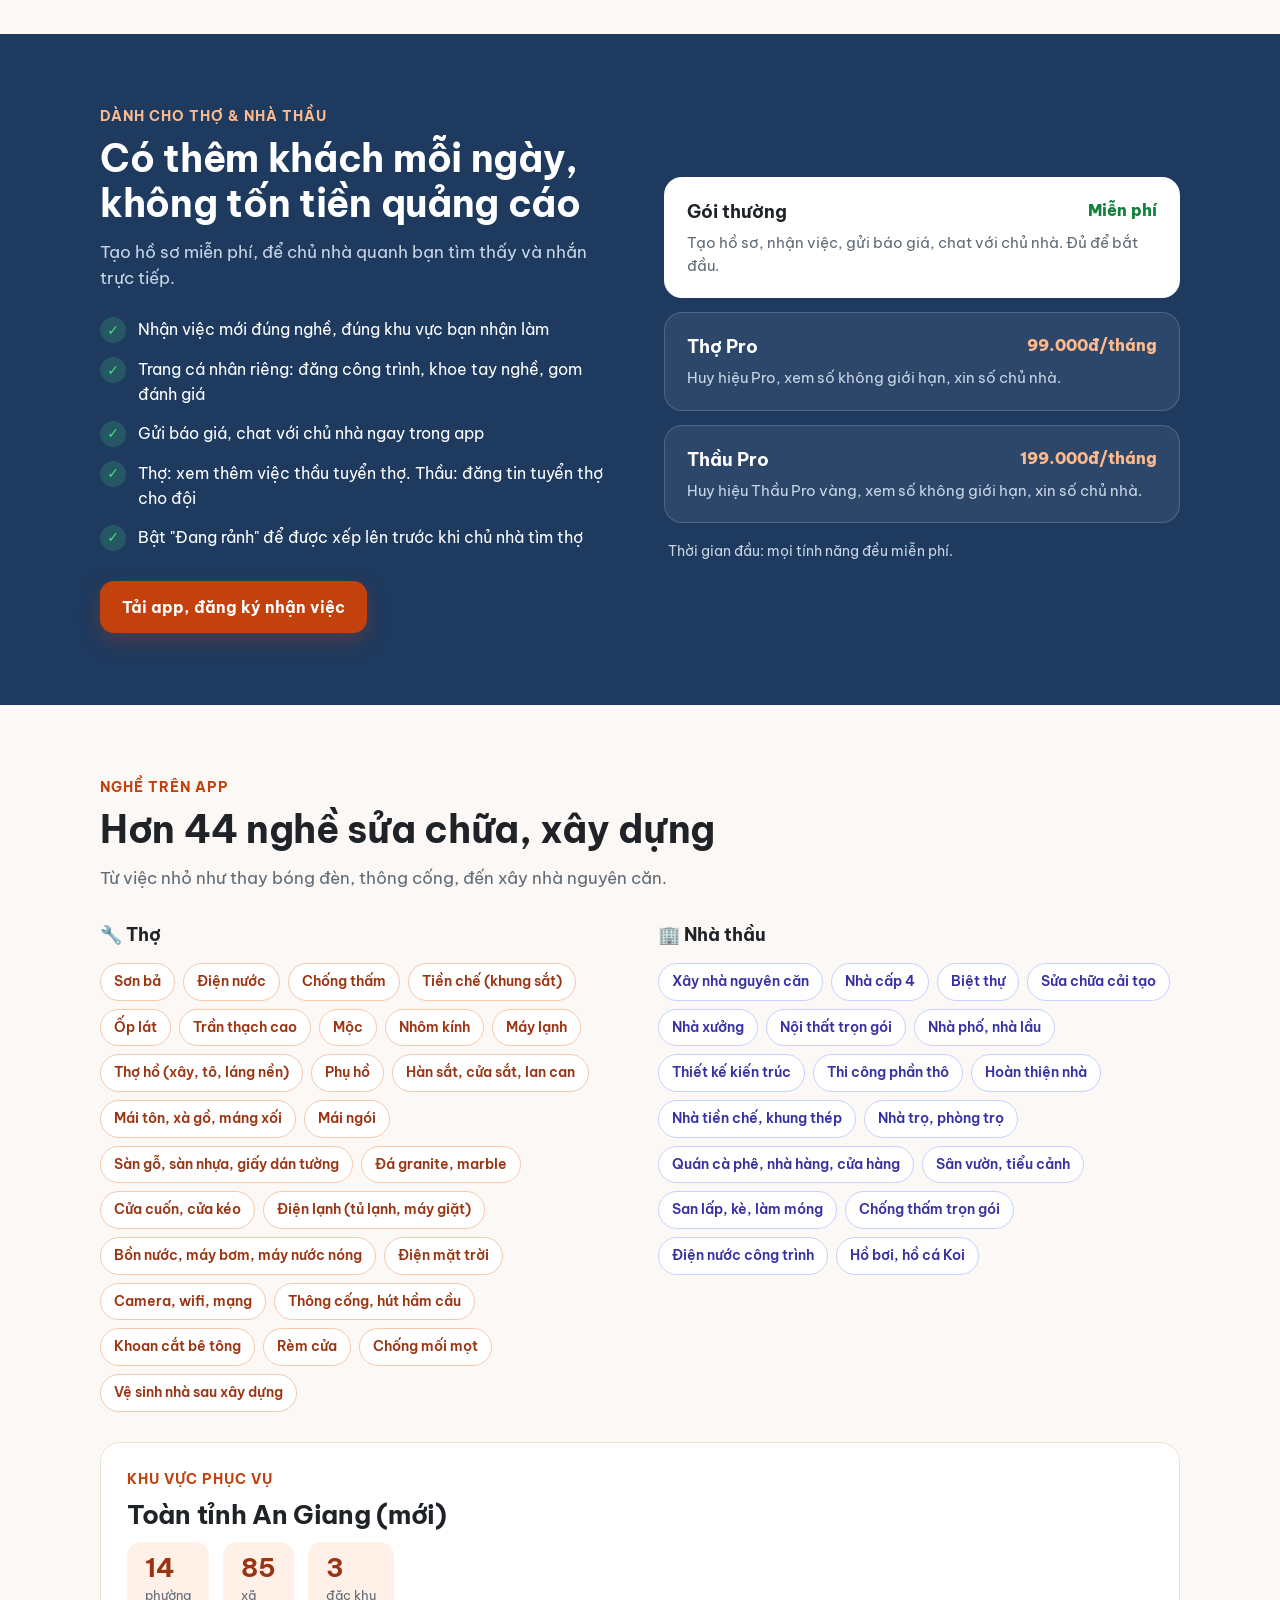
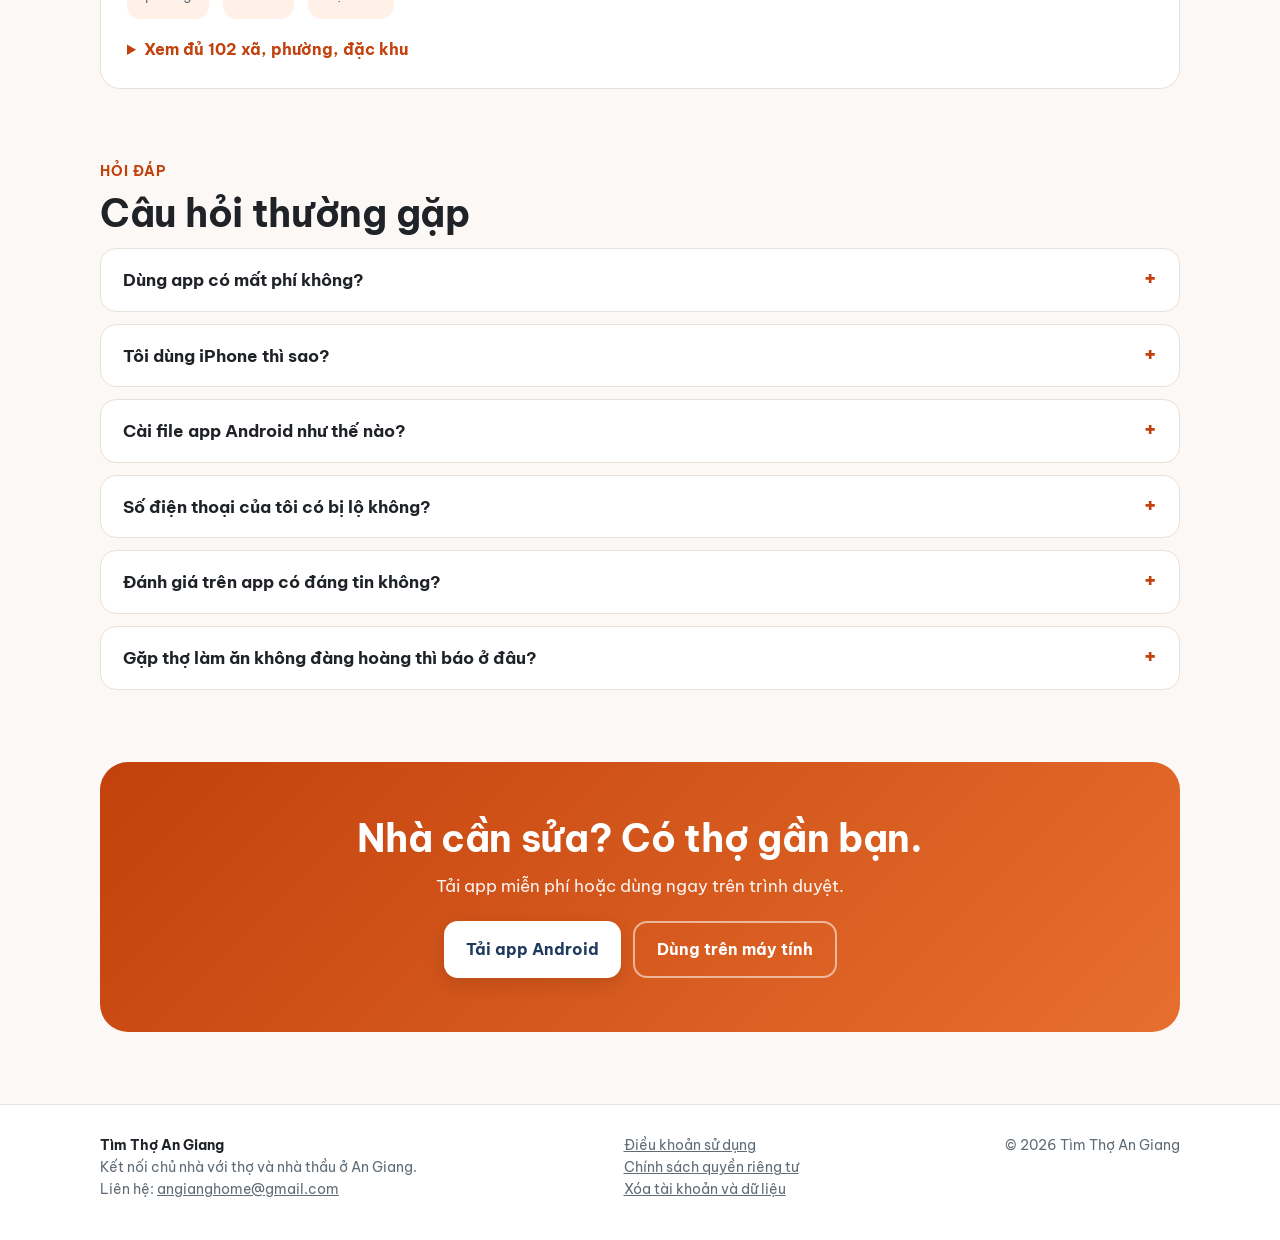
==== commit d30f7d23: "Trang chủ: slogan Thợ Nào Cũng Có - Việc Gì Cũng Xong, gọn hơn trên điện thoại Co-Authored-By: Claud" ====
--- a/index.html
+++ b/index.html
@@ -3,13 +3,13 @@
 <head>
 <meta charset="utf-8">
 <meta name="viewport" content="width=device-width,initial-scale=1">
-<title>Tìm Thợ An Giang – Tìm thợ, nhà thầu sửa nhà uy tín ở An Giang</title>
+<title>Tìm Thợ An Giang – Thợ Nào Cũng Có, Việc Gì Cũng Xong</title>
 <meta name="description" content="Tìm thợ sơn, điện nước, chống thấm, thợ hồ, nhà thầu xây sửa nhà uy tín khắp An Giang. Xem hồ sơ, công trình thật, đánh giá từ người đã thuê. Đăng việc miễn phí, nhận báo giá, chat ngay trong app.">
 <link rel="canonical" href="https://huynhchienlx.github.io/timtholongxuyen-web/">
 <meta name="theme-color" content="#C2410C">
 <meta property="og:type" content="website">
 <meta property="og:site_name" content="Tìm Thợ An Giang">
-<meta property="og:title" content="Tìm Thợ An Giang – Thợ, thầu sửa nhà uy tín gần bạn">
+<meta property="og:title" content="Tìm Thợ An Giang – Thợ Nào Cũng Có, Việc Gì Cũng Xong">
 <meta property="og:description" content="Tìm thợ sơn, điện nước, chống thấm, thợ hồ, nhà thầu xây sửa nhà uy tín khắp An Giang. Xem hồ sơ, công trình thật, đánh giá từ người đã thuê. Đăng việc miễn phí, nhận báo giá, chat ngay trong app.">
 <meta property="og:url" content="https://huynhchienlx.github.io/timtholongxuyen-web/">
 <meta property="og:image" content="https://huynhchienlx.github.io/timtholongxuyen-web/og-image.png">
@@ -31,13 +31,13 @@
 .wrap{max-width:1120px;margin:0 auto;padding:0 20px}
 header.top{position:sticky;top:0;z-index:10;background:rgba(255,255,255,.92);backdrop-filter:blur(8px);border-bottom:1px solid var(--line)}
 .top .wrap{display:flex;align-items:center;gap:16px;height:64px}
-.brand{display:flex;align-items:center;gap:10px;font-weight:800;color:var(--ink);text-decoration:none;font-size:18px}
+.brand{display:flex;align-items:center;gap:10px;font-weight:800;color:var(--ink);text-decoration:none;font-size:18px;white-space:nowrap;min-width:0}
 .logo{width:36px;height:36px;border-radius:10px;background:var(--brick);display:grid;place-items:center;color:#fff}
 .top nav{margin-left:auto;display:flex;gap:22px;align-items:center}
 .top nav a{color:var(--muted);text-decoration:none;font-weight:500;font-size:15px}
 .top nav a:hover{color:var(--ink)}
 .top nav a.btn{color:#fff}
-.btn{display:inline-flex;align-items:center;justify-content:center;gap:10px;padding:14px 22px;border-radius:14px;font-weight:700;font-size:16px;text-decoration:none;border:0;cursor:pointer;transition:transform .15s,box-shadow .15s}
+.btn{white-space:nowrap;display:inline-flex;align-items:center;justify-content:center;gap:10px;padding:14px 22px;border-radius:14px;font-weight:700;font-size:16px;text-decoration:none;border:0;cursor:pointer;transition:transform .15s,box-shadow .15s}
 .btn:hover{transform:translateY(-1px)}
 .btn-p{background:var(--brick);color:#fff;box-shadow:0 8px 20px rgba(194,65,12,.28)}
 .btn-w{background:#fff;color:var(--navy);box-shadow:0 6px 18px rgba(0,0,0,.12)}
@@ -48,7 +48,8 @@
 .hero .wrap{display:grid;grid-template-columns:1.1fr .9fr;gap:40px;align-items:center;padding-top:64px;padding-bottom:64px}
 .pill{display:inline-flex;align-items:center;gap:8px;background:rgba(255,255,255,.16);border:1px solid rgba(255,255,255,.3);padding:6px 12px;border-radius:999px;font-size:13px;font-weight:600}
 .dot{width:8px;height:8px;border-radius:50%;background:#4ADE80;box-shadow:0 0 0 4px rgba(74,222,128,.25)}
-.hero h1{font-size:clamp(32px,5vw,54px);line-height:1.12;margin:18px 0 14px;font-weight:800;letter-spacing:-.5px}
+.h1b{color:#FFE2CC}
+.hero h1{font-size:clamp(26px,8.4vw,58px);line-height:1.12;margin:18px 0 14px;font-weight:800;letter-spacing:-.5px}
 .hero p.lead{font-size:18px;opacity:.93;max-width:560px;margin:0 0 28px}
 .cta{display:flex;gap:12px;flex-wrap:wrap}
 .facts{display:flex;gap:8px 22px;flex-wrap:wrap;margin-top:26px;font-size:14px;opacity:.95}
@@ -82,7 +83,7 @@
 .ic{width:44px;height:44px;flex:none;border-radius:12px;background:var(--brick-s);display:grid;place-items:center;font-size:22px}
 .ti b{display:block;font-size:15px}.ti span{color:var(--muted);font-size:13.5px}
 .steps{display:grid;grid-template-columns:repeat(3,1fr);gap:20px;margin-top:36px}
-.step{background:#fff;border:1px solid var(--line);border-radius:20px;padding:26px;position:relative}
+.step{background:#fff;border:1px solid var(--line);border-radius:20px;padding:22px;position:relative}
 .num{width:40px;height:40px;border-radius:12px;background:var(--brick);color:#fff;font-weight:800;display:grid;place-items:center;font-size:18px;margin-bottom:14px}
 .step h3{margin:0 0 6px;font-size:19px}.step p{margin:0;color:var(--muted)}
 .pros{background:var(--navy);color:#fff}
@@ -125,25 +126,49 @@
 }
 @media (max-width:560px){
  .wrap{padding:0 16px}
- section{padding:52px 0}
- .hero .wrap{padding-top:40px;padding-bottom:48px}
+ section{padding:40px 0}
+ .top .wrap{height:56px;gap:10px}
+ .brand{font-size:16px;gap:8px}.logo{width:32px;height:32px;border-radius:9px}
+ .btn-sm{padding:8px 12px;font-size:13px}
+ .hero .wrap{padding-top:24px;padding-bottom:36px;gap:28px}
+ .hero h1{margin:14px 0 10px}
+ .hero p.lead{font-size:16px;margin-bottom:20px}
+ .pill{font-size:12px}
+ .btn{padding:12px 16px;font-size:15px}
  .cta .btn{width:100%}
- .trust .wrap{grid-template-columns:1fr}
- .top nav{gap:12px}
+ .facts{font-size:13px;margin-top:18px}
+ .trust{padding:20px 0}.trust .wrap{grid-template-columns:1fr;gap:12px}
+ .ic{width:38px;height:38px;font-size:19px;border-radius:10px}
+ h2{margin:6px 0 8px}.sub{font-size:15.5px}
+ .steps{gap:12px;margin-top:22px}
+ .step{padding:16px 18px;border-radius:16px;display:grid;grid-template-columns:auto 1fr;column-gap:14px;align-items:start}
+ .num{width:34px;height:34px;font-size:16px;border-radius:10px;margin:2px 0 0;grid-row:span 2}
+ .step h3{font-size:17px;margin:0 0 2px}.step p{font-size:14.5px}
+ .bl{margin:18px 0 22px;gap:10px}.bl li{font-size:15px}
+ .plan{padding:14px 16px;border-radius:14px}.plan .p{float:none;display:block;font-size:14px;margin-top:2px}.plan b{font-size:16px}
+ .chip{font-size:13px;padding:6px 11px}
+ .cols{gap:22px;margin-top:20px}
+ .area{padding:18px;border-radius:16px}
+ .n{padding:10px 14px}.n b{font-size:22px}
+ .faq details{padding:14px 16px;border-radius:14px;margin-top:10px}.faq summary{font-size:15.5px}
+ .final{padding:34px 18px;border-radius:20px}
+ .phone{width:250px;padding:10px;border-radius:36px}.screen{height:500px;border-radius:28px}
 }
+@media (max-width:380px){.brand{font-size:15px}.btn-sm{padding:8px 10px}}
+@media (max-width:300px){.brand span.bt{display:none}}
 </style>
 </head>
 <body>
 <header class="top"><div class="wrap">
- <a class="brand" href="./"><span class="logo"><svg width="20" height="20" viewBox="0 0 24 24" fill="none" stroke="#fff" stroke-width="2.2" stroke-linecap="round" stroke-linejoin="round"><path d="M3 11l9-7 9 7"/><path d="M5 10v10h14V10"/><path d="M10 20v-6h4v6"/></svg></span>Tìm Thợ An Giang</a>
+ <a class="brand" href="./"><span class="logo"><svg width="20" height="20" viewBox="0 0 24 24" fill="none" stroke="#fff" stroke-width="2.2" stroke-linecap="round" stroke-linejoin="round"><path d="M3 11l9-7 9 7"/><path d="M5 10v10h14V10"/><path d="M10 20v-6h4v6"/></svg></span><span class="bt">Tìm Thợ An Giang</span></a>
  <nav><a class="hide-m" href="#cach-dung">Cách dùng</a><a class="hide-m" href="#tho-thau">Thợ &amp; thầu</a><a class="hide-m" href="#hoi-dap">Hỏi đáp</a><a class="btn btn-p btn-sm" href="app/">Dùng ngay</a></nav>
 </div></header>
 
 <main>
 <section class="hero"><div class="wrap">
  <div>
-  <span class="pill"><span class="dot"></span>Đang phục vụ toàn tỉnh An Giang</span>
-  <h1>Tìm thợ sửa nhà uy tín, ngay gần bạn</h1>
+  <span class="pill"><span class="dot"></span>Tìm thợ sửa nhà uy tín khắp An Giang</span>
+  <h1>Thợ Nào Cũng Có<br><span class="h1b">Việc Gì Cũng Xong</span></h1>
   <p class="lead">Thợ sơn, điện nước, chống thấm, thợ hồ, nhà thầu xây sửa nhà khắp An Giang. Xem hồ sơ và công trình thật, đọc đánh giá từ người đã thuê, rồi nhắn tin hoặc nhận báo giá ngay trong app.</p>
   <div class="cta">
    <a class="btn btn-w" href="tai-app/TimThoAnGiang.apk" download><svg width="22" height="22" viewBox="0 0 24 24" fill="#3DDC84"><path d="M17.6 9.48l1.84-3.18a.38.38 0 10-.66-.38l-1.86 3.22a11.5 11.5 0 00-9.84 0L5.22 5.92a.38.38 0 10-.66.38L6.4 9.48A10.8 10.8 0 001 18h22a10.8 10.8 0 00-5.4-8.52zM7 15.25a1.25 1.25 0 110-2.5 1.25 1.25 0 010 2.5zm10 0a1.25 1.25 0 110-2.5 1.25 1.25 0 010 2.5z"/></svg><span>Tải app Android<small>Miễn phí</small></span></a>
